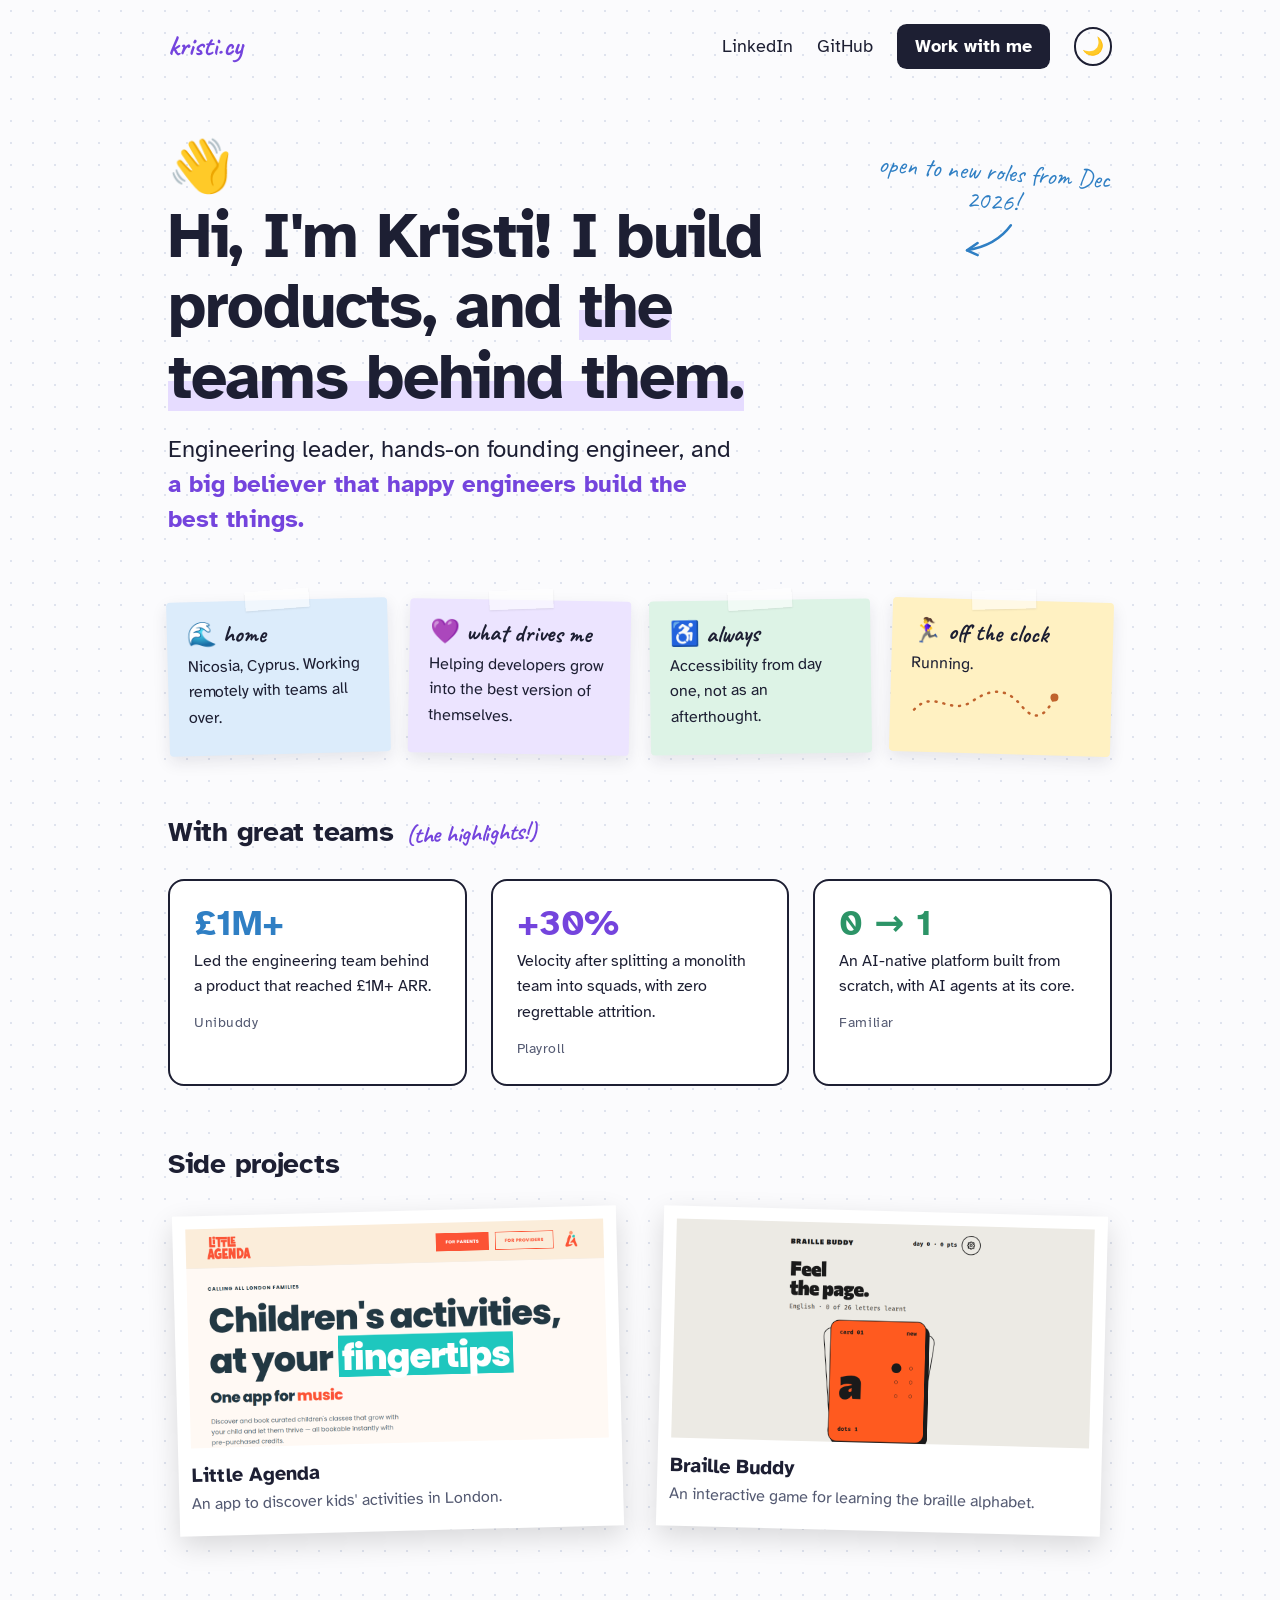
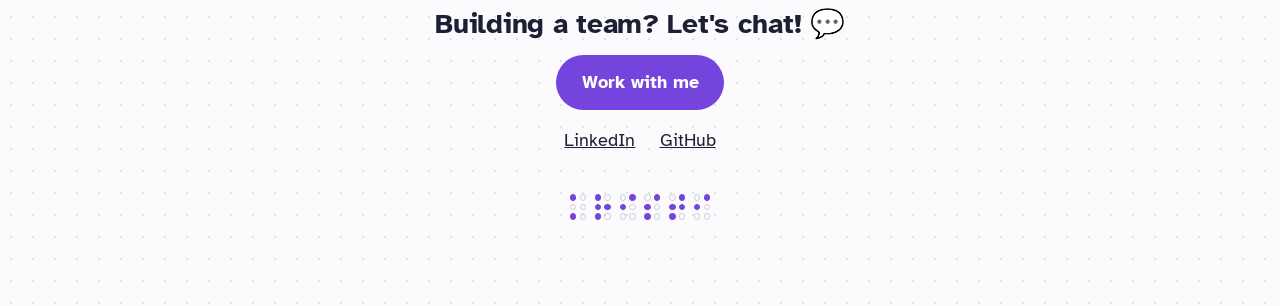
==== index.html @ 9bfaa0dd "Redesign site in a scrapbook style with chalkboard dark mode - Rebuild home and Work with me pages: " ====
<!DOCTYPE html>
<html lang="en">
<head>
    <meta charset="UTF-8">
    <meta name="viewport" content="width=device-width, initial-scale=1.0">
    <title>Kristi Achilleos | Engineering Leader</title>
    <meta name="description" content="Engineering leader and founding engineer based in Cyprus. I build products, and the teams behind them. Open to engineering leadership roles from December 2026.">
    <meta property="og:type" content="website">
    <meta property="og:title" content="Kristi Achilleos">
    <meta property="og:description" content="Engineering leader and founding engineer. I build products, and the teams behind them.">
    <meta property="og:url" content="https://www.kristi.cy/">
    <link rel="canonical" href="https://www.kristi.cy/">
    <link rel="alternate" type="text/plain" href="/llms.txt" title="llms.txt">
    <script>
        (function () {
            var t;
            try { t = localStorage.getItem('theme'); } catch (e) {}
            if (t !== 'light' && t !== 'dark') {
                t = window.matchMedia && matchMedia('(prefers-color-scheme: dark)').matches ? 'dark' : 'light';
            }
            document.documentElement.setAttribute('data-theme', t);
        })();
    </script>
    <link rel="preconnect" href="https://fonts.googleapis.com">
    <link rel="preconnect" href="https://fonts.gstatic.com" crossorigin>
    <link rel="stylesheet" href="https://fonts.googleapis.com/css2?family=Atkinson+Hyperlegible:wght@400;700&family=Caveat:wght@500;700&display=swap">
    <link rel="stylesheet" href="styles.css">
    <script type="application/ld+json">
{
  "@context": "https://schema.org",
  "@type": "Person",
  "name": "Kristi Achilleos",
  "url": "https://www.kristi.cy/",
  "jobTitle": "Engineering Leader",
  "description": "Engineering leader and founding engineer. I build products, and the teams behind them.",
  "address": {
    "@type": "PostalAddress",
    "addressLocality": "Nicosia",
    "addressCountry": "CY"
  },
  "sameAs": [
    "https://www.linkedin.com/in/kristiachilleos/",
    "https://github.com/Krispy2009"
  ],
  "knowsAbout": [
    "Engineering leadership",
    "Engineering management",
    "0-to-1 product development",
    "AI agents",
    "AI-native products",
    "Accessibility",
    "Node.js",
    "PostgreSQL",
    "React Native"
  ]
}
    </script>
    <script data-goatcounter="https://kristicy.goatcounter.com/count"
        async src="//gc.zgo.at/count.js"></script>
    <script src="site.js" defer></script>
</head>
<body>
    <a class="skip-link" href="#main">Skip to content</a>

    <div class="wrap">
        <nav class="site-nav" aria-label="Main">
            <a class="brand" href="/">kristi.cy</a>
            <div class="nav-links">
                <a class="hide-sm" href="https://www.linkedin.com/in/kristiachilleos/" target="_blank" rel="noopener">LinkedIn</a>
                <a class="hide-sm" href="https://github.com/Krispy2009" target="_blank" rel="noopener">GitHub</a>
                <a class="btn" href="work-with-me.html">Work with me</a>
                <button class="toggle" id="theme-toggle" type="button" aria-label="Switch between light and chalkboard mode"><span class="to-dark" aria-hidden="true">🌙</span><span class="to-light" aria-hidden="true">☀️</span></button>
            </div>
        </nav>

        <header class="hero">
            <span class="wave" role="img" aria-label="Waving hand">👋</span>
            <h1>Hi, I'm Kristi! I build products, and <span class="mark">the teams behind them.</span></h1>
            <p class="believer">Engineering leader, hands-on founding engineer, and <strong>a big believer that happy engineers build the best things.</strong></p>
            <p class="scribble hand">open to new roles from Dec 2026!
                <svg width="60" height="40" viewBox="0 0 60 40" fill="none" stroke="currentColor" stroke-width="2.5" stroke-linecap="round" aria-hidden="true"><path d="M50 4 C 40 20, 25 28, 8 32"/><path d="M8 32 L 18 24 M8 32 L 19 36"/></svg>
            </p>
        </header>

        <main id="main">
            <section class="notes" aria-label="About me">
                <div class="note"><span class="hand">🌊 home</span><p>Nicosia, Cyprus. Working remotely with teams all over.</p></div>
                <div class="note"><span class="hand">💜 what drives me</span><p>Helping developers grow into the best version of themselves.</p></div>
                <div class="note"><span class="hand">♿ always</span><p>Accessibility from day one, not as an afterthought.</p></div>
                <div class="note"><span class="hand">🏃‍♀️ off the clock</span><p>Running.</p>
                    <svg class="route" width="150" height="34" viewBox="0 0 150 34" fill="none" stroke="currentColor" stroke-width="2.5" stroke-linecap="round" stroke-dasharray="1 7" aria-hidden="true"><path d="M4 26 C 24 4, 40 32, 62 16 S 98 4, 112 20 S 136 28, 144 10"/><circle cx="144" cy="10" r="4" fill="currentColor" stroke="none"/></svg>
                </div>
            </section>

            <section aria-labelledby="teams-heading">
                <h2 id="teams-heading">With great teams <span class="aside">(the highlights!)</span></h2>
                <div class="stats">
                    <div class="stat"><div class="num">£1M+</div><p>Led the engineering team behind a product that reached £1M+ ARR.</p><span class="company">Unibuddy</span></div>
                    <div class="stat"><div class="num">+30%</div><p>Velocity after splitting a monolith team into squads, with zero regrettable attrition.</p><span class="company">Playroll</span></div>
                    <div class="stat"><div class="num">0 → 1</div><p>An AI-native platform built from scratch, with AI agents at its core.</p><span class="company">Familiar</span></div>
                </div>
            </section>

            <section aria-labelledby="side-heading">
                <h2 id="side-heading">Side projects</h2>
                <div class="projects">
                    <a class="polaroid" href="https://littleagenda.app" target="_blank" rel="noopener">
                        <img src="images/littleagenda.png" alt="Little Agenda home page: Children's activities, at your fingertips" width="1200" height="630" loading="lazy">
                        <h3>Little Agenda</h3>
                        <p>An app to discover kids' activities in London.</p>
                    </a>
                    <a class="polaroid" href="https://braille-buddy.krispytech.workers.dev/" target="_blank" rel="noopener">
                        <img src="images/braille-buddy.png" alt="Braille Buddy home page: Feel the page, with a flashcard for the letter a" width="1200" height="630" loading="lazy">
                        <h3>Braille Buddy</h3>
                        <p>An interactive game for learning the braille alphabet.</p>
                    </a>
                </div>
            </section>
        </main>

        <footer class="site-footer">
            <h2>Building a team? Let's chat! 💬</h2>
            <a class="cta" href="work-with-me.html">Work with me</a>
            <div class="links">
                <a href="https://www.linkedin.com/in/kristiachilleos/" target="_blank" rel="noopener">LinkedIn</a>
                <a href="https://github.com/Krispy2009" target="_blank" rel="noopener">GitHub</a>
            </div>
            <div class="signature" tabindex="0" aria-label="Signed Kristi, in braille">
                <span class="braille" id="braille" aria-hidden="true"></span>
                <span class="hand" aria-hidden="true">that's "kristi" in braille ✨</span>
            </div>
        </footer>
    </div>
</body>
</html>
---- styles.css ----
/* ==========================================================================
   kristi.cy: scrapbook. Sticky notes, scribbles, and a chalkboard at night.
   Plain CSS, no build step.
   ========================================================================== */

:root {
    --bg: #fbfbfd;
    --dots: #dfe3ee;
    --ink: #1d1f33;
    --soft: #545a72;
    --violet: #7444dd;
    --blue: #2f7fc4;
    --green: #2c9467;
    --mark: #e6dcff;
    --card: #ffffff;
    --card-line: #1d1f33;
    --btn: #1d1f33;
    --btn-ink: #ffffff;
    --cta: #7444dd;
    --cta-ink: #ffffff;
    --chalk-glow: none;
    --note-ink: #1d1f33;
    --note-blue: #dcecfb;
    --note-lilac: #ece4ff;
    --note-green: #ddf3e6;
    --note-yellow: #fff1c2;
}

[data-theme="dark"] {
    /* chalkboard */
    --bg: #253029;
    --dots: rgb(255 255 255 / 0.05);
    --ink: #eef2ea;
    --soft: #b9c4ba;
    --violet: #c9b6ff;
    --blue: #a3d0f7;
    --green: #a6e5c3;
    --mark: rgb(201 182 255 / 0.28);
    --card: transparent;
    --card-line: rgb(238 242 234 / 0.75);
    --btn: #eef2ea;
    --btn-ink: #253029;
    --cta: #c9b6ff;
    --cta-ink: #1d1f33;
    --chalk-glow: 0 0 1px rgb(255 255 255 / 0.45), 0 0 8px rgb(255 255 255 / 0.08);
}

*,
*::before,
*::after {
    margin: 0;
    padding: 0;
    box-sizing: border-box;
}

html {
    -webkit-text-size-adjust: 100%;
}

body {
    background-color: var(--bg);
    background-image: radial-gradient(var(--dots) 1.2px, transparent 1.2px);
    background-size: 22px 22px;
    color: var(--ink);
    font-family: 'Atkinson Hyperlegible', system-ui, sans-serif;
    font-size: 1.125rem;
    line-height: 1.6;
    -webkit-font-smoothing: antialiased;
    transition: background-color 0.3s, color 0.3s;
}

[data-theme="dark"] body {
    background-image:
        radial-gradient(ellipse 60% 40% at 20% 15%, rgb(255 255 255 / 0.045), transparent 70%),
        radial-gradient(ellipse 50% 35% at 85% 60%, rgb(255 255 255 / 0.035), transparent 70%),
        radial-gradient(ellipse 70% 30% at 40% 95%, rgb(255 255 255 / 0.03), transparent 70%);
    background-size: auto;
}

[data-theme="dark"] h1,
[data-theme="dark"] h2,
[data-theme="dark"] .hand {
    text-shadow: var(--chalk-glow);
}

a {
    color: inherit;
}

:focus-visible {
    outline: 3px solid var(--violet);
    outline-offset: 3px;
}

.hand {
    font-family: 'Caveat', cursive;
}

.wrap {
    max-width: 62rem;
    margin: 0 auto;
    padding: 0 1.5rem;
}

.skip-link {
    position: absolute;
    left: -9999px;
}

.skip-link:focus {
    left: 1rem;
    top: 1rem;
    z-index: 10;
    background: var(--btn);
    color: var(--btn-ink);
    padding: 0.5rem 1rem;
    border-radius: 0.6rem;
}

/* ---------- Nav ---------- */

.site-nav {
    display: flex;
    justify-content: space-between;
    align-items: center;
    padding: 1.5rem 0;
}

.brand {
    font-family: 'Caveat', cursive;
    font-size: 1.75rem;
    font-weight: 700;
    color: var(--violet);
    text-decoration: none;
}

.nav-links {
    display: flex;
    align-items: center;
    gap: 1.5rem;
}

.nav-links a {
    text-decoration: none;
}

.nav-links a:not(.btn):hover {
    text-decoration: underline;
    text-underline-offset: 4px;
}

.btn {
    display: inline-block;
    background: var(--btn);
    color: var(--btn-ink);
    padding: 0.5rem 1.1rem;
    border-radius: 0.6rem;
    text-decoration: none;
    font-weight: 700;
    white-space: nowrap;
}

.toggle {
    flex-shrink: 0;
    background: none;
    border: 2px solid var(--ink);
    color: var(--ink);
    width: 2.4rem;
    height: 2.4rem;
    border-radius: 50%;
    cursor: pointer;
    font-size: 1.1rem;
    line-height: 1;
}

.toggle .to-light,
[data-theme="dark"] .toggle .to-dark {
    display: none;
}

[data-theme="dark"] .toggle .to-light {
    display: inline;
}

/* ---------- Hero ---------- */

.hero {
    padding: 3rem 0 1.5rem;
    position: relative;
}

.wave {
    font-size: 3.25rem;
    display: inline-block;
    line-height: 1;
    transform-origin: 70% 70%;
    animation: wave 2.5s ease-in-out 0.3s 1;
}

@keyframes wave {
    0%, 60%, 100% { transform: rotate(0); }
    10%, 30% { transform: rotate(14deg); }
    20% { transform: rotate(-8deg); }
    40% { transform: rotate(-4deg); }
    50% { transform: rotate(10deg); }
}

h1 {
    font-size: clamp(2.5rem, 6vw, 4rem);
    line-height: 1.1;
    letter-spacing: -0.02em;
    margin: 0.5rem 0 1.25rem;
    max-width: 42rem;
}

.mark {
    background: linear-gradient(transparent 55%, var(--mark) 55%, var(--mark) 92%, transparent 92%);
    -webkit-box-decoration-break: clone;
    box-decoration-break: clone;
}

.believer {
    font-size: clamp(1.25rem, 2.4vw, 1.5rem);
    line-height: 1.45;
    max-width: 36rem;
}

.believer strong {
    color: var(--violet);
}

.lede {
    max-width: 36rem;
    margin-top: 1rem;
    color: var(--soft);
}

.scribble {
    position: absolute;
    right: 0;
    top: 4rem;
    width: 15rem;
    color: var(--blue);
    font-size: 1.6rem;
    line-height: 1.15;
    transform: rotate(4deg);
    text-align: center;
}

.scribble svg {
    display: block;
    margin: 0.25rem auto 0;
}

.actions {
    display: flex;
    flex-wrap: wrap;
    gap: 0.75rem;
    margin-top: 1.75rem;
}

.cta {
    display: inline-block;
    background: var(--cta);
    color: var(--cta-ink);
    padding: 0.8rem 1.6rem;
    border-radius: 999px;
    text-decoration: none;
    font-weight: 700;
}

.cta.outline {
    background: transparent;
    color: var(--ink);
    border: 2px solid var(--card-line);
    padding: calc(0.8rem - 2px) calc(1.6rem - 2px);
}

/* ---------- Sticky notes ---------- */

.notes {
    display: grid;
    grid-template-columns: repeat(4, 1fr);
    gap: 1.25rem;
    margin: 2.5rem 0 1rem;
}

.notes.three {
    grid-template-columns: repeat(3, 1fr);
    margin-top: 0;
}

.note {
    color: var(--note-ink);
    padding: 1.25rem 1.25rem 1.5rem;
    border-radius: 0.25rem;
    box-shadow: 0 6px 16px rgb(30 30 60 / 0.1);
    position: relative;
}

.note::before {
    content: '';
    position: absolute;
    top: -0.6rem;
    left: 50%;
    width: 4rem;
    height: 1.2rem;
    margin-left: -2rem;
    background: rgb(255 255 255 / 0.6);
    box-shadow: 0 1px 2px rgb(0 0 0 / 0.08);
    transform: rotate(-3deg);
}

.note:nth-child(4n+1) { background: var(--note-blue); transform: rotate(-1.5deg); }
.note:nth-child(4n+2) { background: var(--note-lilac); transform: rotate(1deg); }
.note:nth-child(4n+3) { background: var(--note-green); transform: rotate(-0.8deg); }
.note:nth-child(4n+4) { background: var(--note-yellow); transform: rotate(1.6deg); }

.note .hand {
    font-size: 1.5rem;
    font-weight: 700;
    line-height: 1.1;
    display: block;
    margin-bottom: 0.4rem;
    text-shadow: none;
}

.note p {
    font-size: 1rem;
}

.note h3 {
    font-size: 1.25rem;
    line-height: 1.25;
    margin-bottom: 0.4rem;
}

.note ul {
    list-style: none;
    margin-top: 0.75rem;
    border-top: 2px dashed rgb(29 31 51 / 0.2);
    padding-top: 0.75rem;
}

.note li {
    position: relative;
    padding-left: 1.25rem;
    font-size: 0.9375rem;
    margin-bottom: 0.35rem;
}

.note li::before {
    content: '✓';
    position: absolute;
    left: 0;
    color: #7444dd;
    font-weight: 700;
}

.note .route {
    display: block;
    margin-top: 0.5rem;
    color: #c0632d;
}

/* ---------- Section headings ---------- */

h2 {
    font-size: 1.75rem;
    letter-spacing: -0.01em;
    margin: 3.5rem 0 1.5rem;
    display: flex;
    align-items: baseline;
    gap: 0.75rem;
}

.aside {
    font-family: 'Caveat', cursive;
    font-weight: 700;
    font-size: 1.5rem;
    color: var(--violet);
    transform: rotate(-2deg);
    display: inline-block;
}

/* ---------- Highlight cards ---------- */

.stats {
    display: grid;
    grid-template-columns: repeat(3, 1fr);
    gap: 1.5rem;
}

.stat {
    background: var(--card);
    border: 2px solid var(--card-line);
    border-radius: 1rem;
    padding: 1.5rem;
}

[data-theme="dark"] .stat {
    border-radius: 1rem 0.8rem 1.1rem 0.9rem;
}

.stat .num {
    font-size: 2.25rem;
    font-weight: 700;
    line-height: 1;
}

.stat:nth-child(1) .num { color: var(--blue); }
.stat:nth-child(2) .num { color: var(--violet); }
.stat:nth-child(3) .num { color: var(--green); }

.stat p {
    font-size: 1rem;
    margin-top: 0.5rem;
}

.stat .company {
    display: block;
    margin-top: 0.75rem;
    font-size: 0.875rem;
    letter-spacing: 0.04em;
    color: var(--soft);
}

.section-note {
    margin-top: 1.5rem;
    color: var(--soft);
    font-size: 1rem;
}

/* ---------- Polaroids ---------- */

.projects {
    display: grid;
    grid-template-columns: repeat(2, 1fr);
    gap: 2.5rem;
    padding: 0 0.5rem;
}

.polaroid {
    display: block;
    text-decoration: none;
    color: #1d1f33;
    background: #fff;
    padding: 0.8rem 0.8rem 1.1rem;
    box-shadow: 0 10px 28px rgb(0 0 0 / 0.14);
    transform: rotate(-1.5deg);
    transition: transform 0.2s;
}

.polaroid:nth-child(2) {
    transform: rotate(1.5deg);
}

.polaroid:hover {
    transform: rotate(0) scale(1.02);
}

.polaroid img {
    display: block;
    width: 100%;
    height: auto;
    aspect-ratio: 1200 / 630;
    object-fit: cover;
    object-position: top;
}

.polaroid h3 {
    font-size: 1.25rem;
    margin-top: 0.75rem;
}

.polaroid p {
    font-size: 1rem;
    color: #545a72;
}

/* ---------- Chips ---------- */

.chips {
    list-style: none;
    display: flex;
    flex-wrap: wrap;
    gap: 0.6rem;
}

.chips li {
    padding: 0.4rem 1rem;
    border: 2px solid var(--card-line);
    border-radius: 999px;
    background: var(--card);
    font-size: 1rem;
}

/* ---------- Steps ---------- */

.steps {
    list-style: none;
    counter-reset: step;
    display: grid;
    grid-template-columns: repeat(3, 1fr);
    gap: 2rem;
}

.steps li {
    counter-increment: step;
}

.steps li::before {
    content: counter(step);
    display: block;
    font-family: 'Caveat', cursive;
    font-size: 3rem;
    font-weight: 700;
    line-height: 1;
    color: var(--violet);
    margin-bottom: 0.25rem;
    text-shadow: var(--chalk-glow);
}

.steps h3 {
    font-size: 1.25rem;
    margin-bottom: 0.25rem;
}

.steps p {
    color: var(--soft);
    font-size: 1rem;
}

/* ---------- Footer ---------- */

.site-footer {
    margin: 4.5rem 0 3rem;
    text-align: center;
}

.site-footer h2 {
    justify-content: center;
    margin: 0 0 0.5rem;
}

.site-footer .sub {
    color: var(--soft);
    margin-bottom: 1.25rem;
}

.site-footer .links {
    margin-top: 1rem;
}

.site-footer .links a {
    margin: 0 0.6rem;
}

/* braille signature */

.signature {
    display: inline-flex;
    flex-direction: column;
    align-items: center;
    gap: 0.4rem;
    margin-top: 2.5rem;
    color: var(--soft);
    cursor: help;
}

.braille {
    display: inline-flex;
    gap: 0.55rem;
}

.cell {
    display: grid;
    grid-template-rows: repeat(3, 0.4rem);
    grid-auto-flow: column;
    grid-auto-columns: 0.4rem;
    gap: 0.2rem;
}

.cell span {
    border-radius: 50%;
    border: 1px solid currentColor;
    opacity: 0.25;
}

.cell span.on {
    background: var(--violet);
    border-color: var(--violet);
    opacity: 1;
}

.signature .hand {
    font-size: 1.25rem;
    opacity: 0;
    transition: opacity 0.2s;
}

.signature:hover .hand,
.signature:focus .hand {
    opacity: 1;
}

/* ---------- Responsive ---------- */

@media (max-width: 860px) {
    .scribble {
        position: static;
        width: auto;
        text-align: left;
        transform: rotate(-1.5deg);
        margin-top: 1.25rem;
        font-size: 1.5rem;
    }

    .scribble svg {
        display: none;
    }

    .notes {
        grid-template-columns: repeat(2, 1fr);
    }

    .notes.three,
    .steps {
        grid-template-columns: 1fr;
    }
}

@media (max-width: 560px) {
    .notes,
    .stats,
    .projects {
        grid-template-columns: 1fr;
    }

    .nav-links .hide-sm {
        display: none;
    }

    .nav-links {
        gap: 0.75rem;
    }

    h2 {
        flex-wrap: wrap;
        gap: 0 0.75rem;
    }
}

@media (prefers-reduced-motion: reduce) {
    * {
        animation: none !important;
        transition: none !important;
    }
}
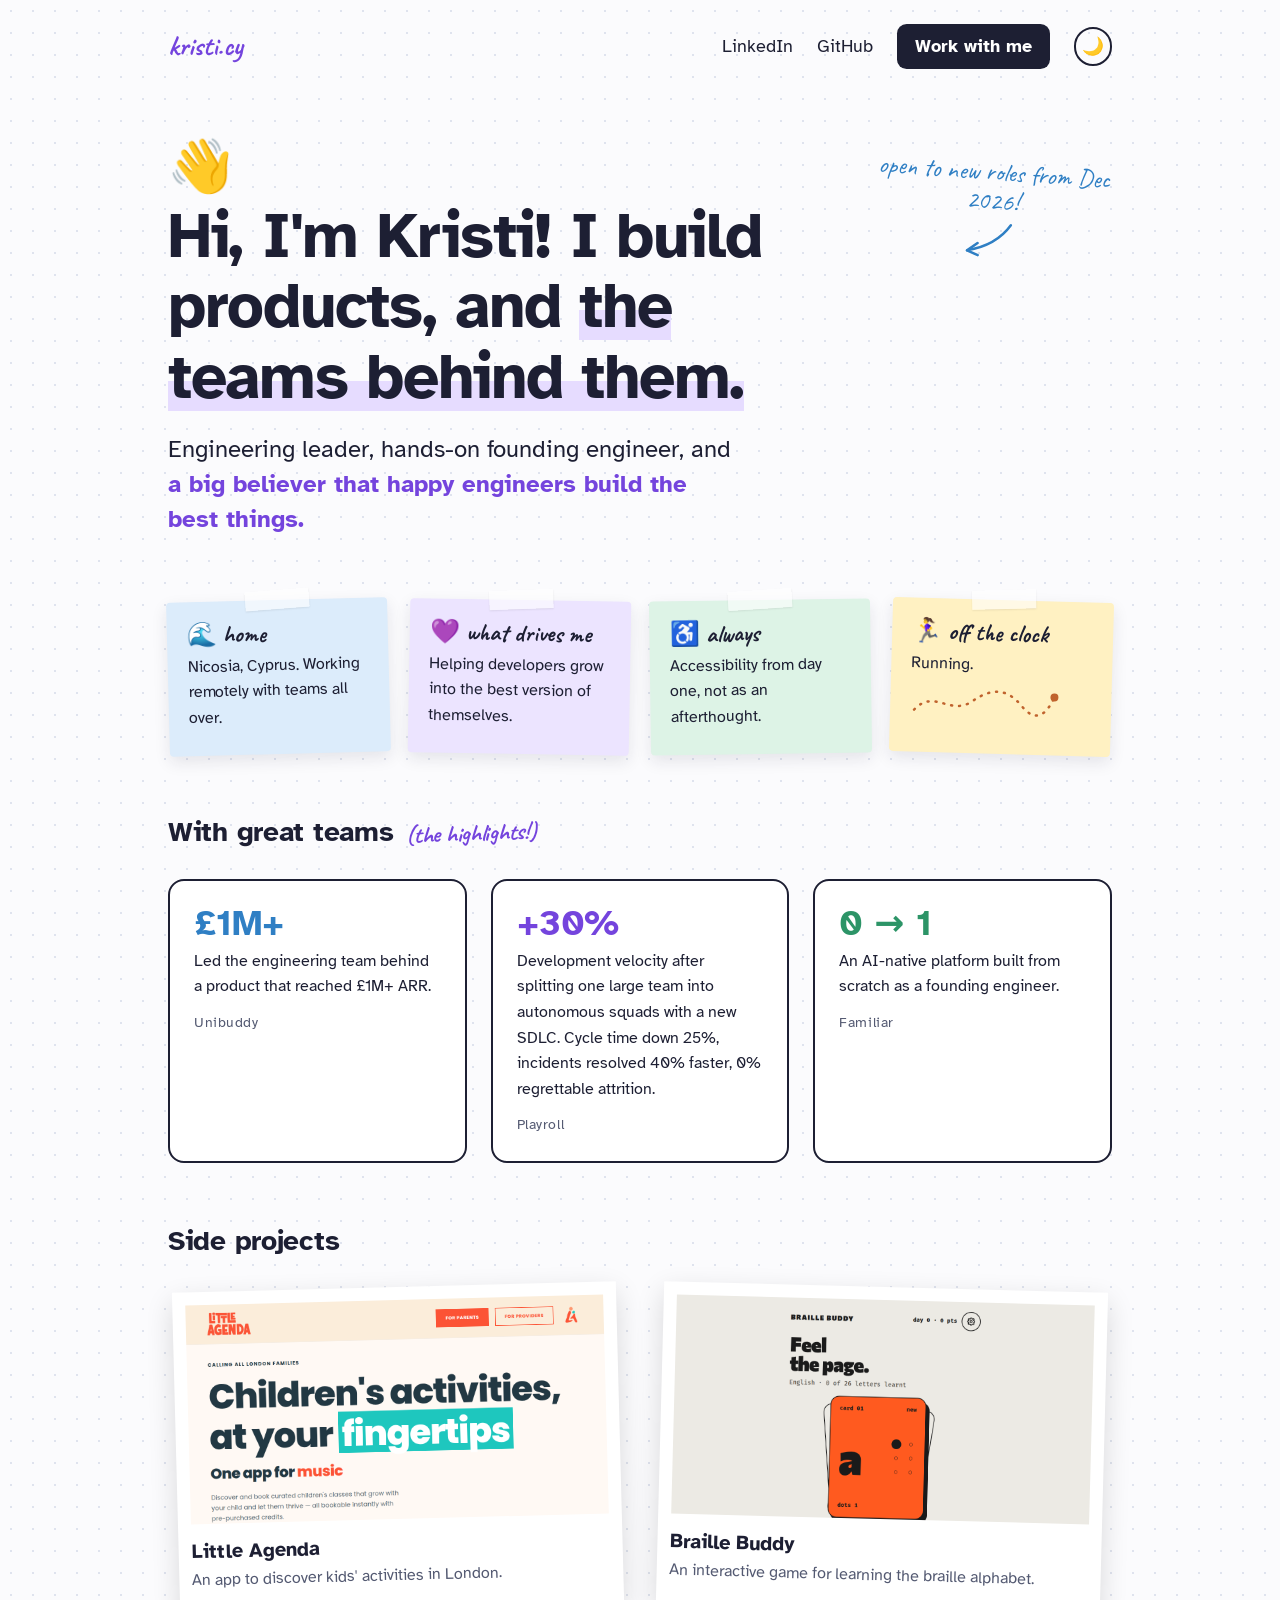
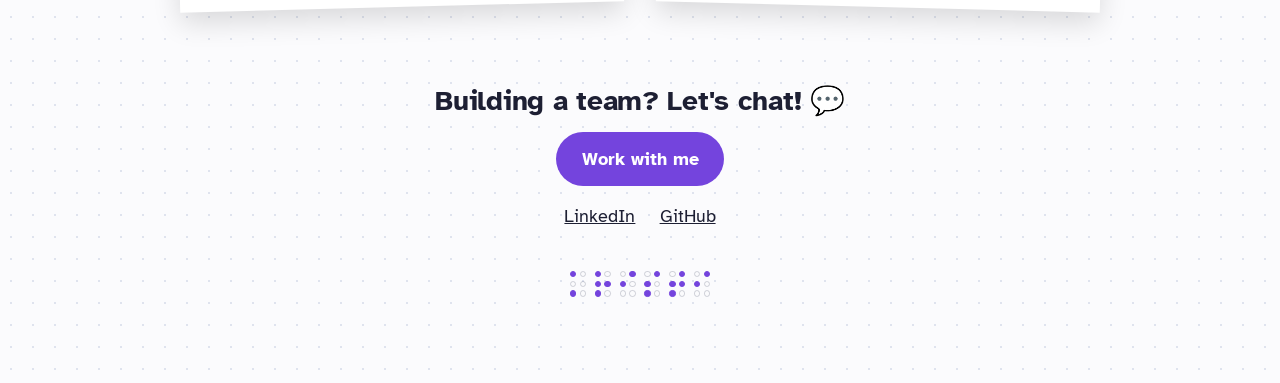
==== commit 3e2698d6: "Match homepage highlight wording to Work with me page Co-Authored-By: Claude Opus 5.5 <noreply@anthr" ====
--- a/index.html
+++ b/index.html
@@ -96,8 +96,8 @@
                 <h2 id="teams-heading">With great teams <span class="aside">(the highlights!)</span></h2>
                 <div class="stats">
                     <div class="stat"><div class="num">£1M+</div><p>Led the engineering team behind a product that reached £1M+ ARR.</p><span class="company">Unibuddy</span></div>
-                    <div class="stat"><div class="num">+30%</div><p>Velocity after splitting a monolith team into squads, with zero regrettable attrition.</p><span class="company">Playroll</span></div>
-                    <div class="stat"><div class="num">0 → 1</div><p>An AI-native platform built from scratch, with AI agents at its core.</p><span class="company">Familiar</span></div>
+                    <div class="stat"><div class="num">+30%</div><p>Development velocity after splitting one large team into autonomous squads with a new SDLC. Cycle time down 25%, incidents resolved 40% faster, 0% regrettable attrition.</p><span class="company">Playroll</span></div>
+                    <div class="stat"><div class="num">0 → 1</div><p>An AI-native platform built from scratch as a founding engineer.</p><span class="company">Familiar</span></div>
                 </div>
             </section>
 
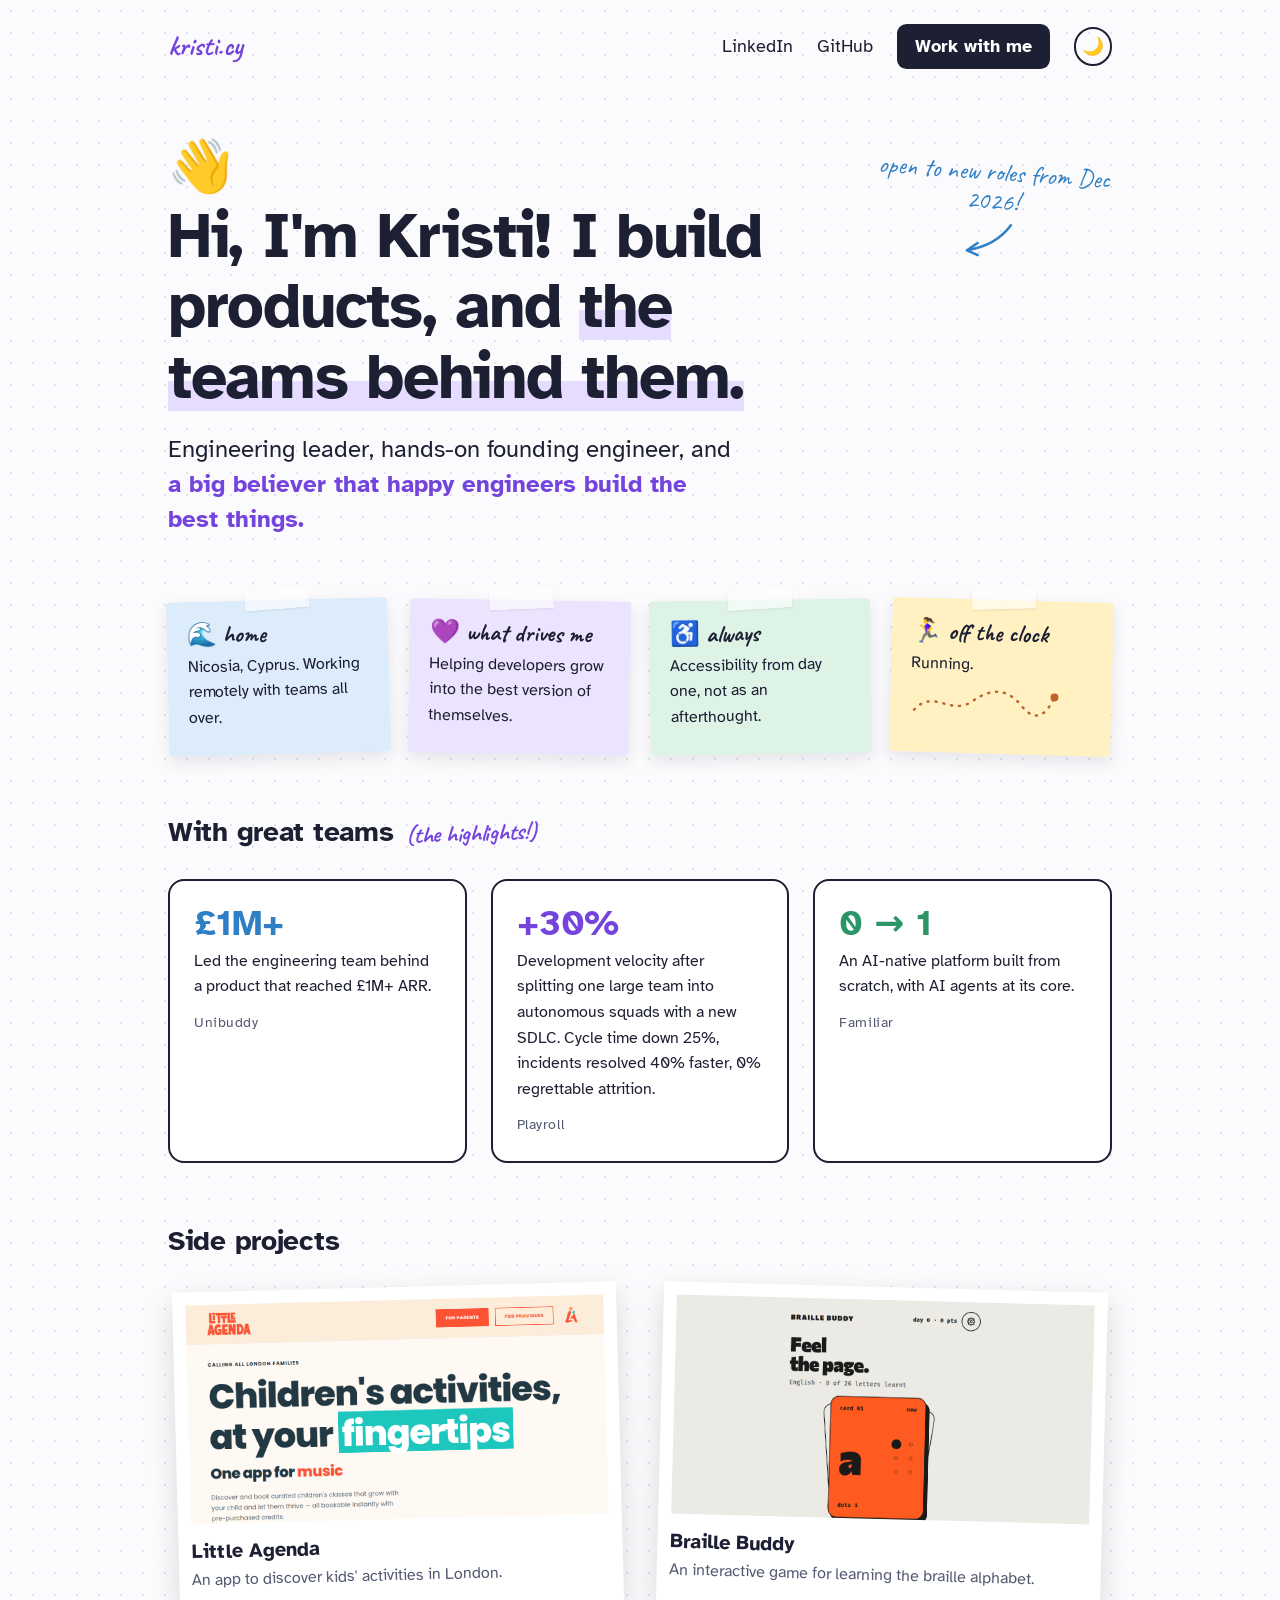
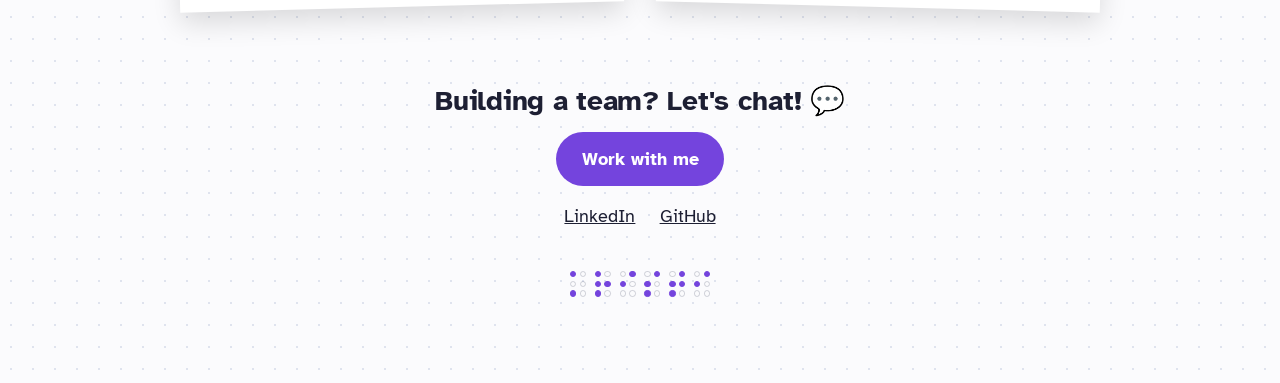
==== commit ec49a086: "Use AI agents wording for Familiar highlight on both pages Co-Authored-By: Claude Opus 5.5 <noreply@" ====
--- a/index.html
+++ b/index.html
@@ -97,7 +97,7 @@
                 <div class="stats">
                     <div class="stat"><div class="num">£1M+</div><p>Led the engineering team behind a product that reached £1M+ ARR.</p><span class="company">Unibuddy</span></div>
                     <div class="stat"><div class="num">+30%</div><p>Development velocity after splitting one large team into autonomous squads with a new SDLC. Cycle time down 25%, incidents resolved 40% faster, 0% regrettable attrition.</p><span class="company">Playroll</span></div>
-                    <div class="stat"><div class="num">0 → 1</div><p>An AI-native platform built from scratch as a founding engineer.</p><span class="company">Familiar</span></div>
+                    <div class="stat"><div class="num">0 → 1</div><p>An AI-native platform built from scratch, with AI agents at its core.</p><span class="company">Familiar</span></div>
                 </div>
             </section>
 
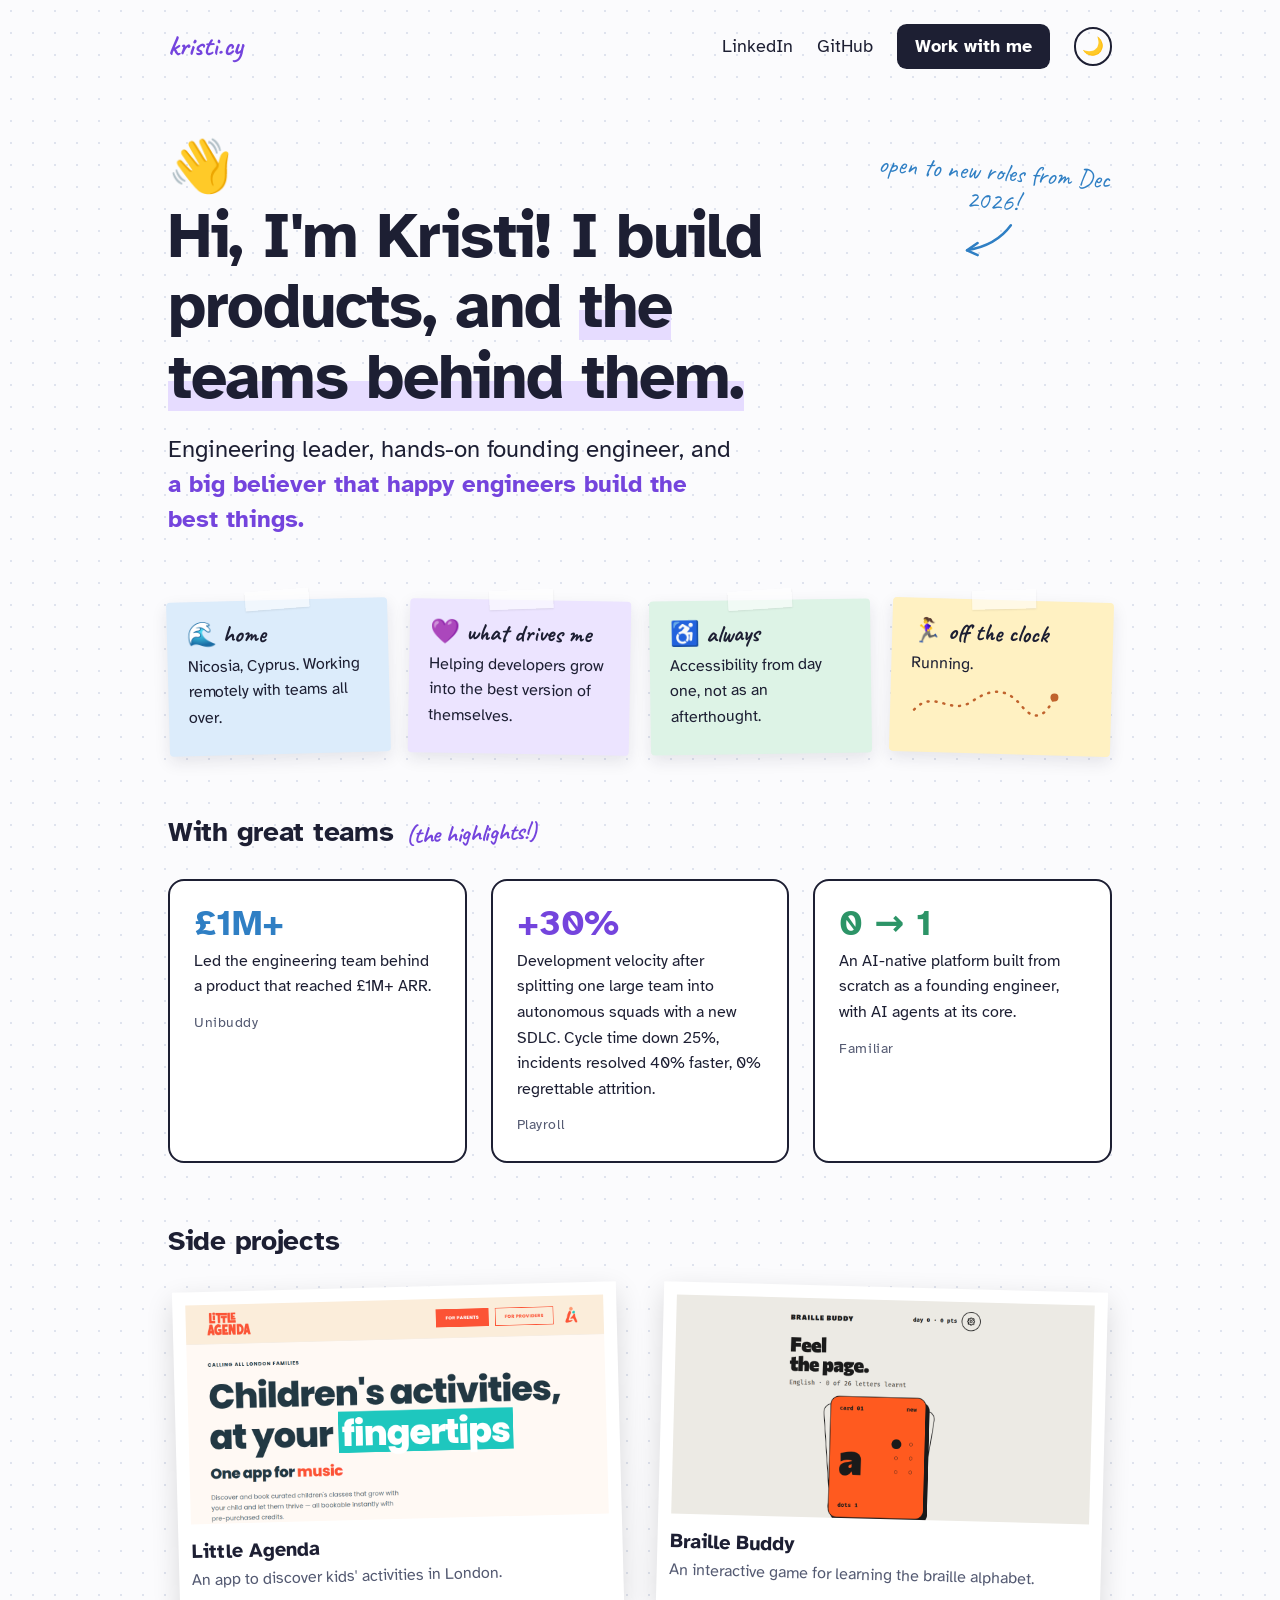
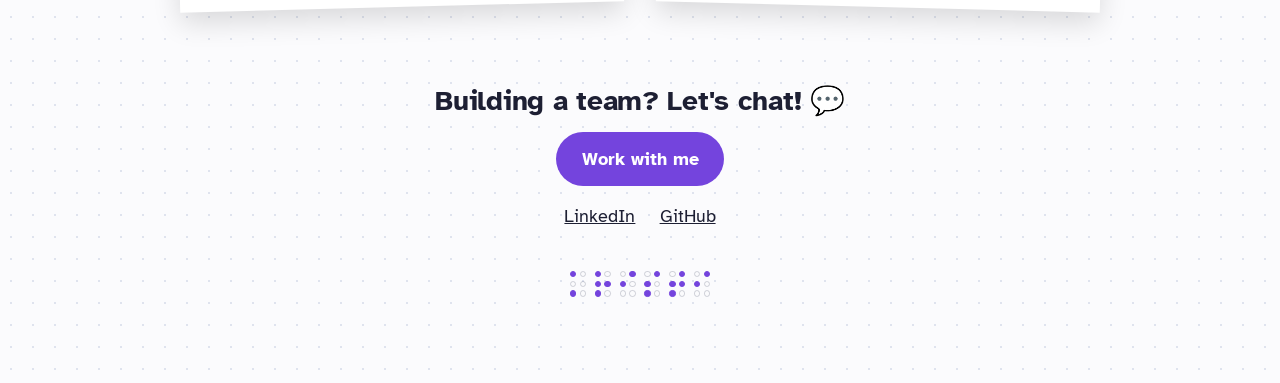
==== commit de7ee79e: "Combine founding engineer and AI agents wording for Familiar highlight Co-Authored-By: Claude Opus 5" ====
--- a/index.html
+++ b/index.html
@@ -97,7 +97,7 @@
                 <div class="stats">
                     <div class="stat"><div class="num">£1M+</div><p>Led the engineering team behind a product that reached £1M+ ARR.</p><span class="company">Unibuddy</span></div>
                     <div class="stat"><div class="num">+30%</div><p>Development velocity after splitting one large team into autonomous squads with a new SDLC. Cycle time down 25%, incidents resolved 40% faster, 0% regrettable attrition.</p><span class="company">Playroll</span></div>
-                    <div class="stat"><div class="num">0 → 1</div><p>An AI-native platform built from scratch, with AI agents at its core.</p><span class="company">Familiar</span></div>
+                    <div class="stat"><div class="num">0 → 1</div><p>An AI-native platform built from scratch as a founding engineer, with AI agents at its core.</p><span class="company">Familiar</span></div>
                 </div>
             </section>
 
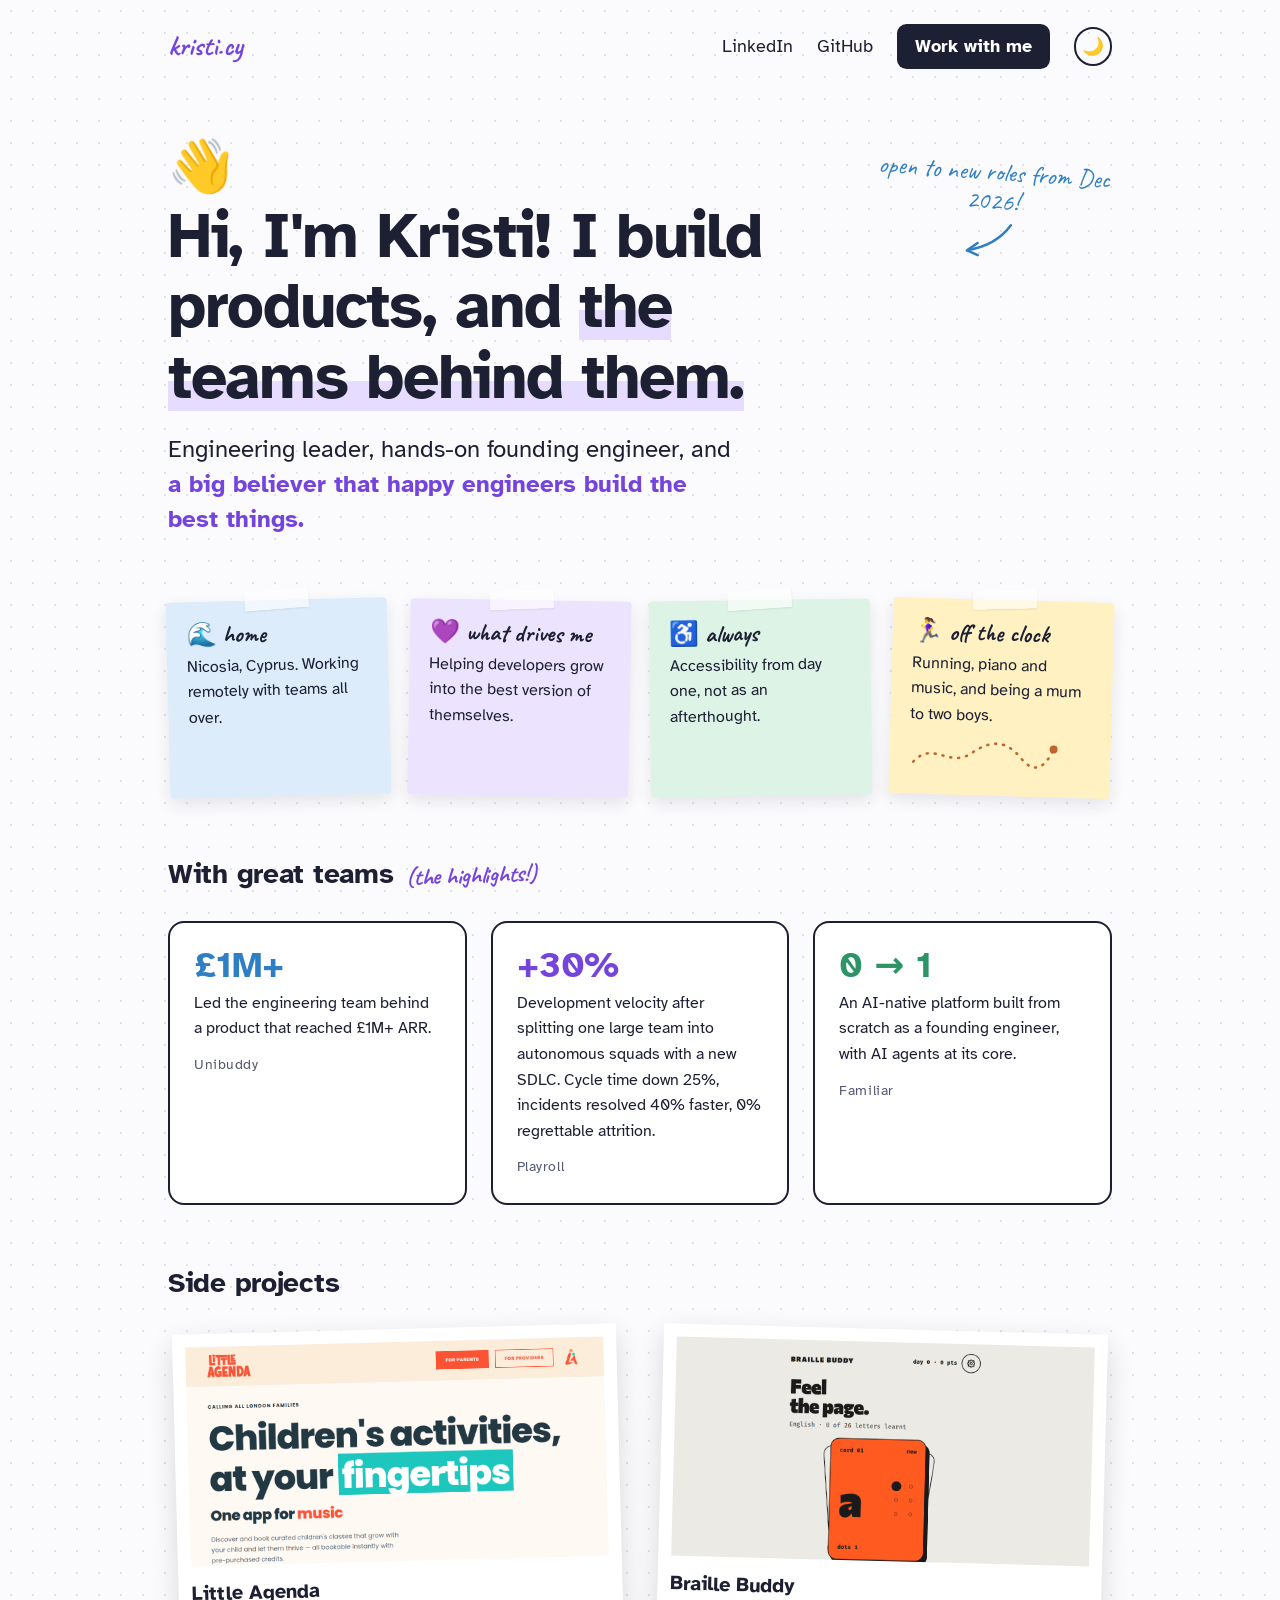
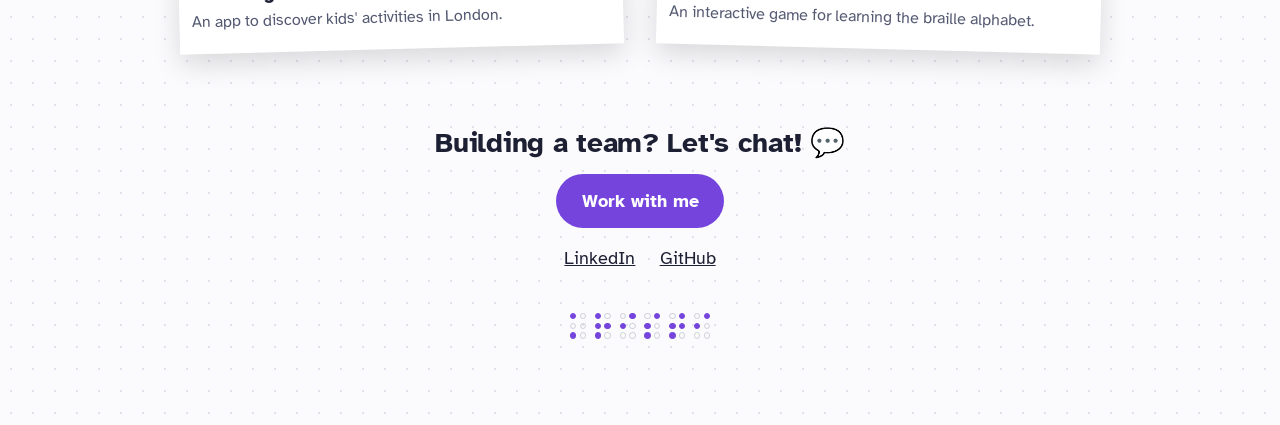
==== commit 6c56a912: "Add piano, music and family to off the clock note Co-Authored-By: Claude Opus 5.5 <noreply@anthropic" ====
--- a/index.html
+++ b/index.html
@@ -87,7 +87,7 @@
                 <div class="note"><span class="hand">🌊 home</span><p>Nicosia, Cyprus. Working remotely with teams all over.</p></div>
                 <div class="note"><span class="hand">💜 what drives me</span><p>Helping developers grow into the best version of themselves.</p></div>
                 <div class="note"><span class="hand">♿ always</span><p>Accessibility from day one, not as an afterthought.</p></div>
-                <div class="note"><span class="hand">🏃‍♀️ off the clock</span><p>Running.</p>
+                <div class="note"><span class="hand">🏃‍♀️ off the clock</span><p>Running, piano and music, and being a mum to two boys.</p>
                     <svg class="route" width="150" height="34" viewBox="0 0 150 34" fill="none" stroke="currentColor" stroke-width="2.5" stroke-linecap="round" stroke-dasharray="1 7" aria-hidden="true"><path d="M4 26 C 24 4, 40 32, 62 16 S 98 4, 112 20 S 136 28, 144 10"/><circle cx="144" cy="10" r="4" fill="currentColor" stroke="none"/></svg>
                 </div>
             </section>
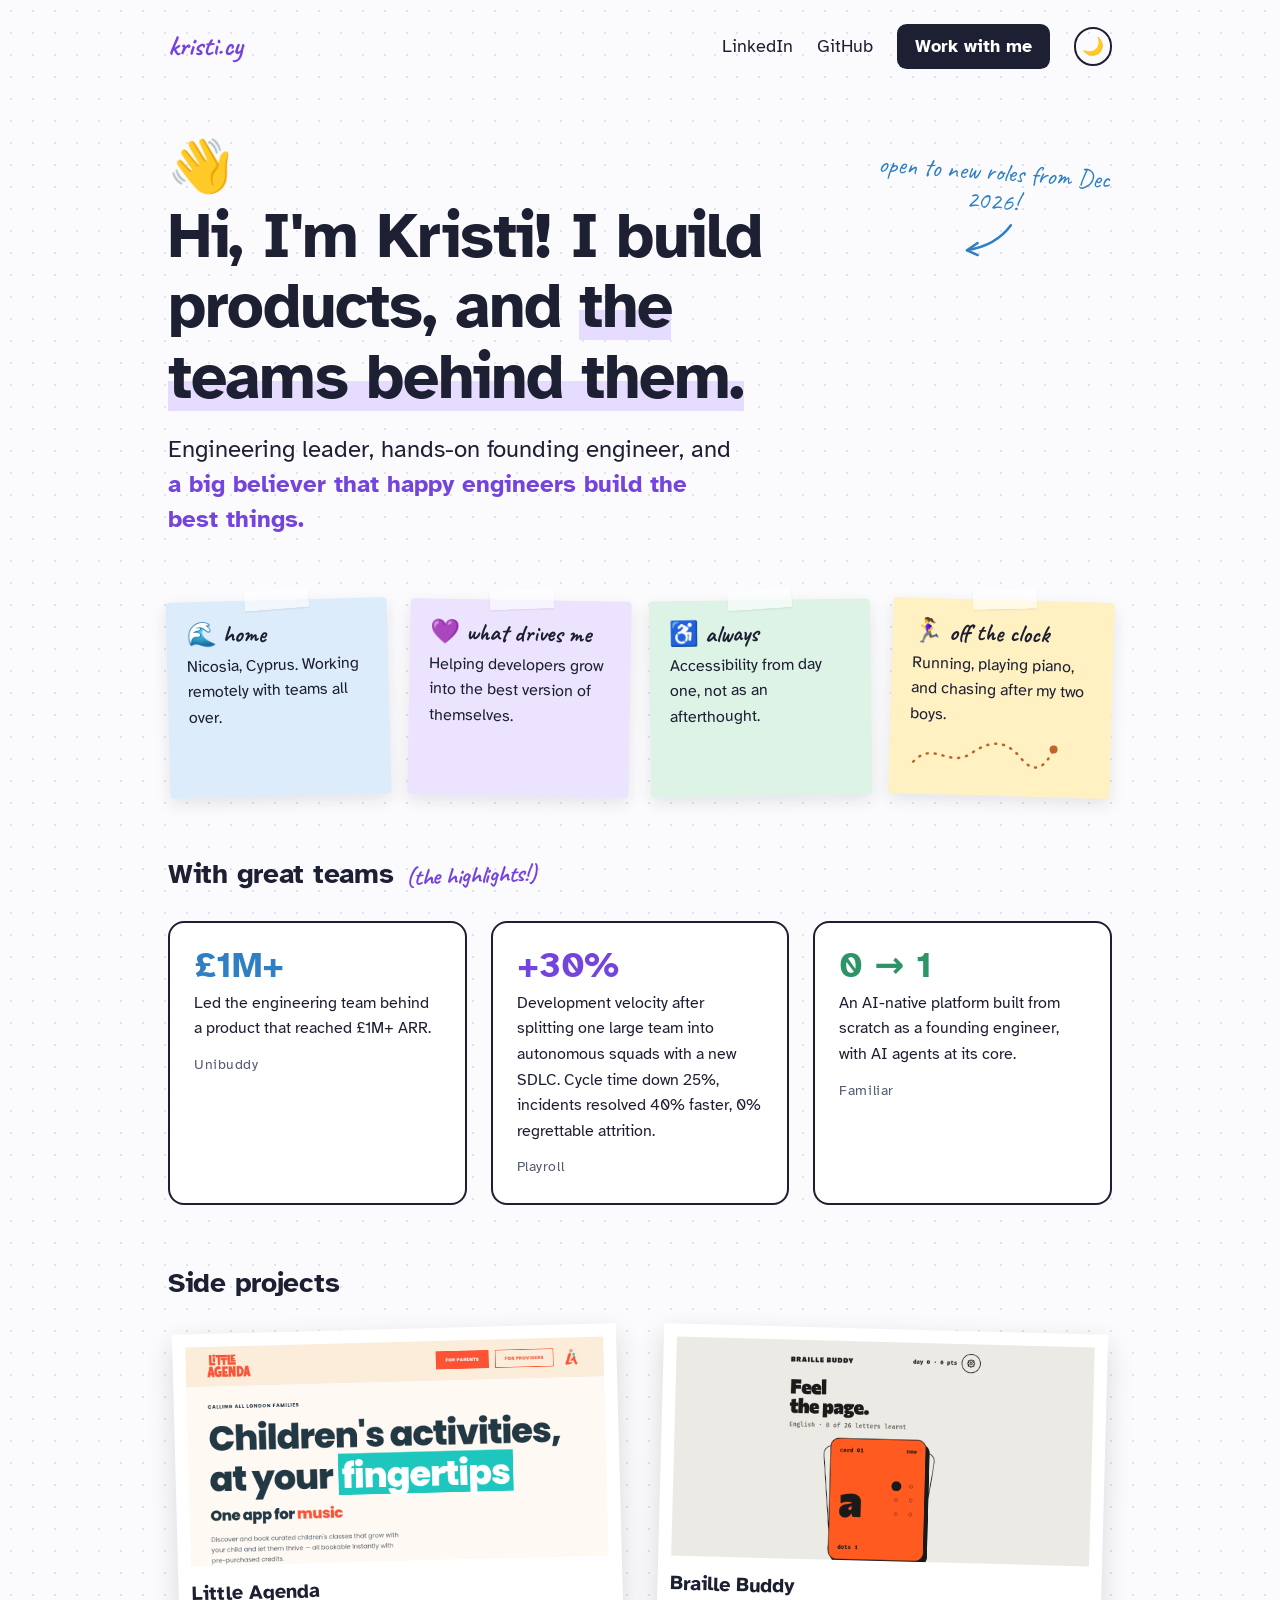
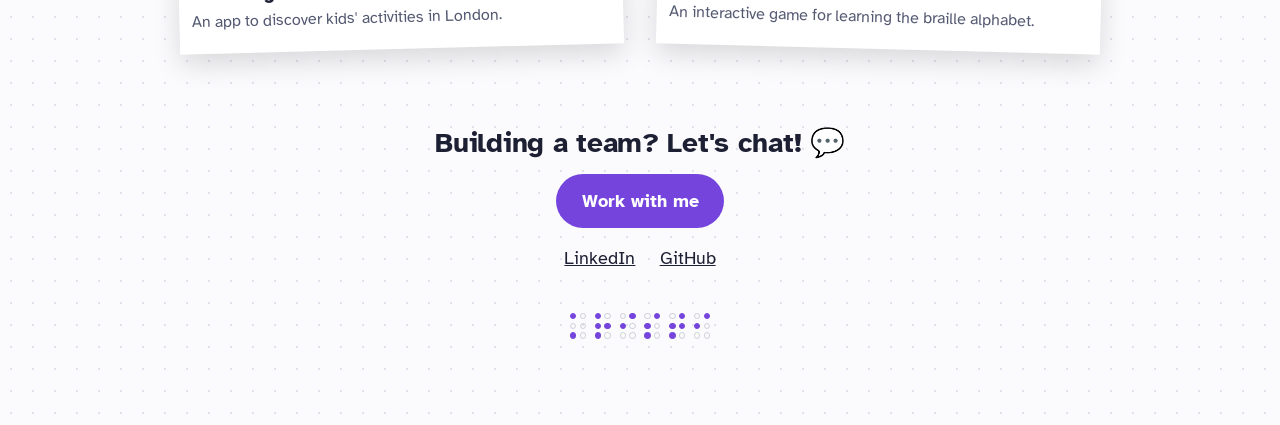
==== commit bcbd95da: "Reword off the clock note Co-Authored-By: Claude Opus 5.5 <noreply@anthropic.com> Claude-Session: ht" ====
--- a/index.html
+++ b/index.html
@@ -87,7 +87,7 @@
                 <div class="note"><span class="hand">🌊 home</span><p>Nicosia, Cyprus. Working remotely with teams all over.</p></div>
                 <div class="note"><span class="hand">💜 what drives me</span><p>Helping developers grow into the best version of themselves.</p></div>
                 <div class="note"><span class="hand">♿ always</span><p>Accessibility from day one, not as an afterthought.</p></div>
-                <div class="note"><span class="hand">🏃‍♀️ off the clock</span><p>Running, piano and music, and being a mum to two boys.</p>
+                <div class="note"><span class="hand">🏃‍♀️ off the clock</span><p>Running, playing piano, and chasing after my two boys.</p>
                     <svg class="route" width="150" height="34" viewBox="0 0 150 34" fill="none" stroke="currentColor" stroke-width="2.5" stroke-linecap="round" stroke-dasharray="1 7" aria-hidden="true"><path d="M4 26 C 24 4, 40 32, 62 16 S 98 4, 112 20 S 136 28, 144 10"/><circle cx="144" cy="10" r="4" fill="currentColor" stroke="none"/></svg>
                 </div>
             </section>
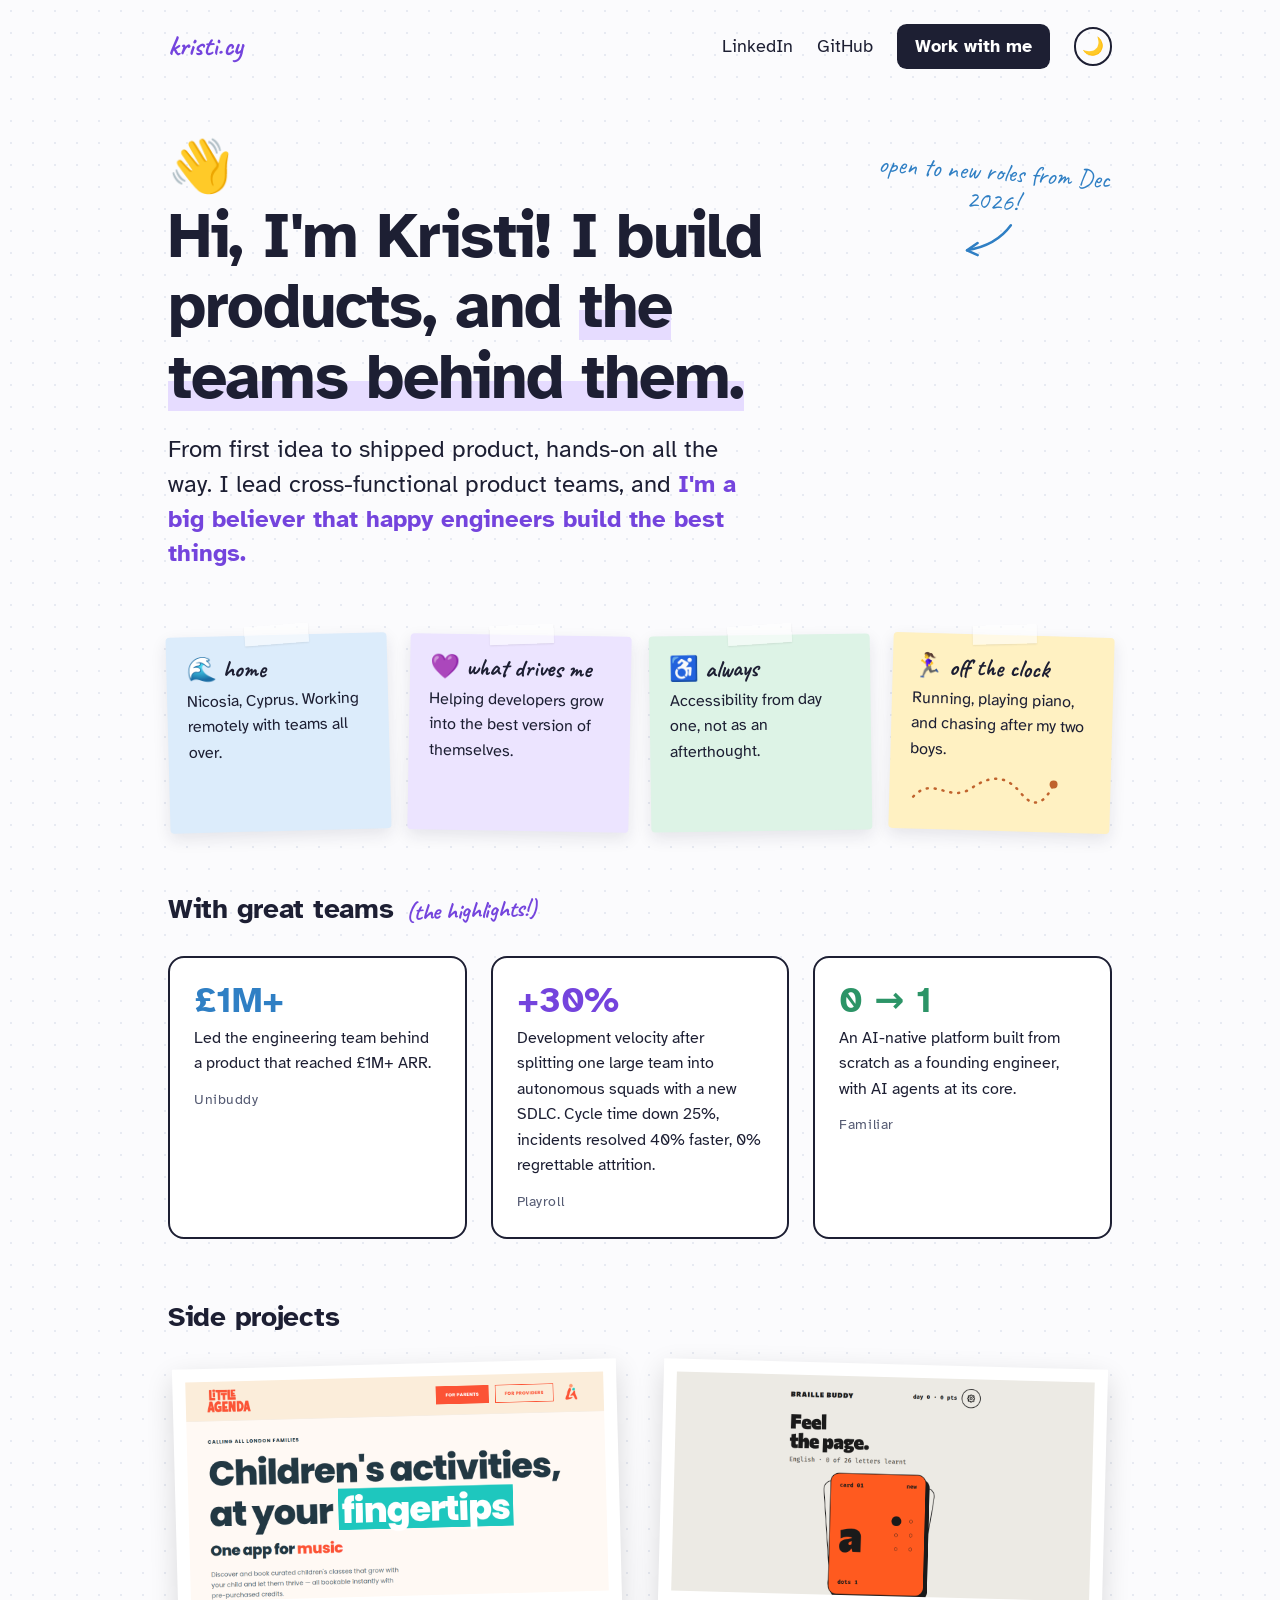
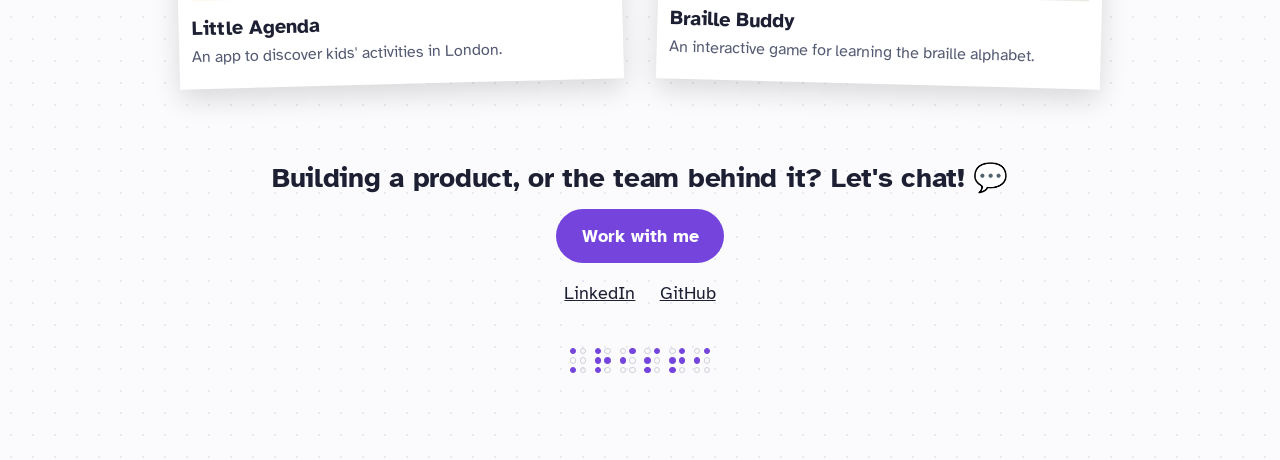
==== commit a503f44a: "Clarify hero subline, broaden CTA, soften light-mode dots Co-Authored-By: Claude Opus 5.5 <noreply@a" ====
--- a/index.html
+++ b/index.html
@@ -76,7 +76,7 @@
         <header class="hero">
             <span class="wave" role="img" aria-label="Waving hand">👋</span>
             <h1>Hi, I'm Kristi! I build products, and <span class="mark">the teams behind them.</span></h1>
-            <p class="believer">Engineering leader, hands-on founding engineer, and <strong>a big believer that happy engineers build the best things.</strong></p>
+            <p class="believer">From first idea to shipped product, hands-on all the way. I lead cross-functional product teams, and <strong>I'm a big believer that happy engineers build the best things.</strong></p>
             <p class="scribble hand">open to new roles from Dec 2026!
                 <svg width="60" height="40" viewBox="0 0 60 40" fill="none" stroke="currentColor" stroke-width="2.5" stroke-linecap="round" aria-hidden="true"><path d="M50 4 C 40 20, 25 28, 8 32"/><path d="M8 32 L 18 24 M8 32 L 19 36"/></svg>
             </p>
@@ -119,7 +119,7 @@
         </main>
 
         <footer class="site-footer">
-            <h2>Building a team? Let's chat! 💬</h2>
+            <h2>Building a product, or the team behind it? Let's chat! 💬</h2>
             <a class="cta" href="work-with-me.html">Work with me</a>
             <div class="links">
                 <a href="https://www.linkedin.com/in/kristiachilleos/" target="_blank" rel="noopener">LinkedIn</a>
--- a/styles.css
+++ b/styles.css
@@ -5,7 +5,7 @@
 
 :root {
     --bg: #fbfbfd;
-    --dots: #dfe3ee;
+    --dots: #e7eaf2;
     --ink: #1d1f33;
     --soft: #545a72;
     --violet: #7444dd;
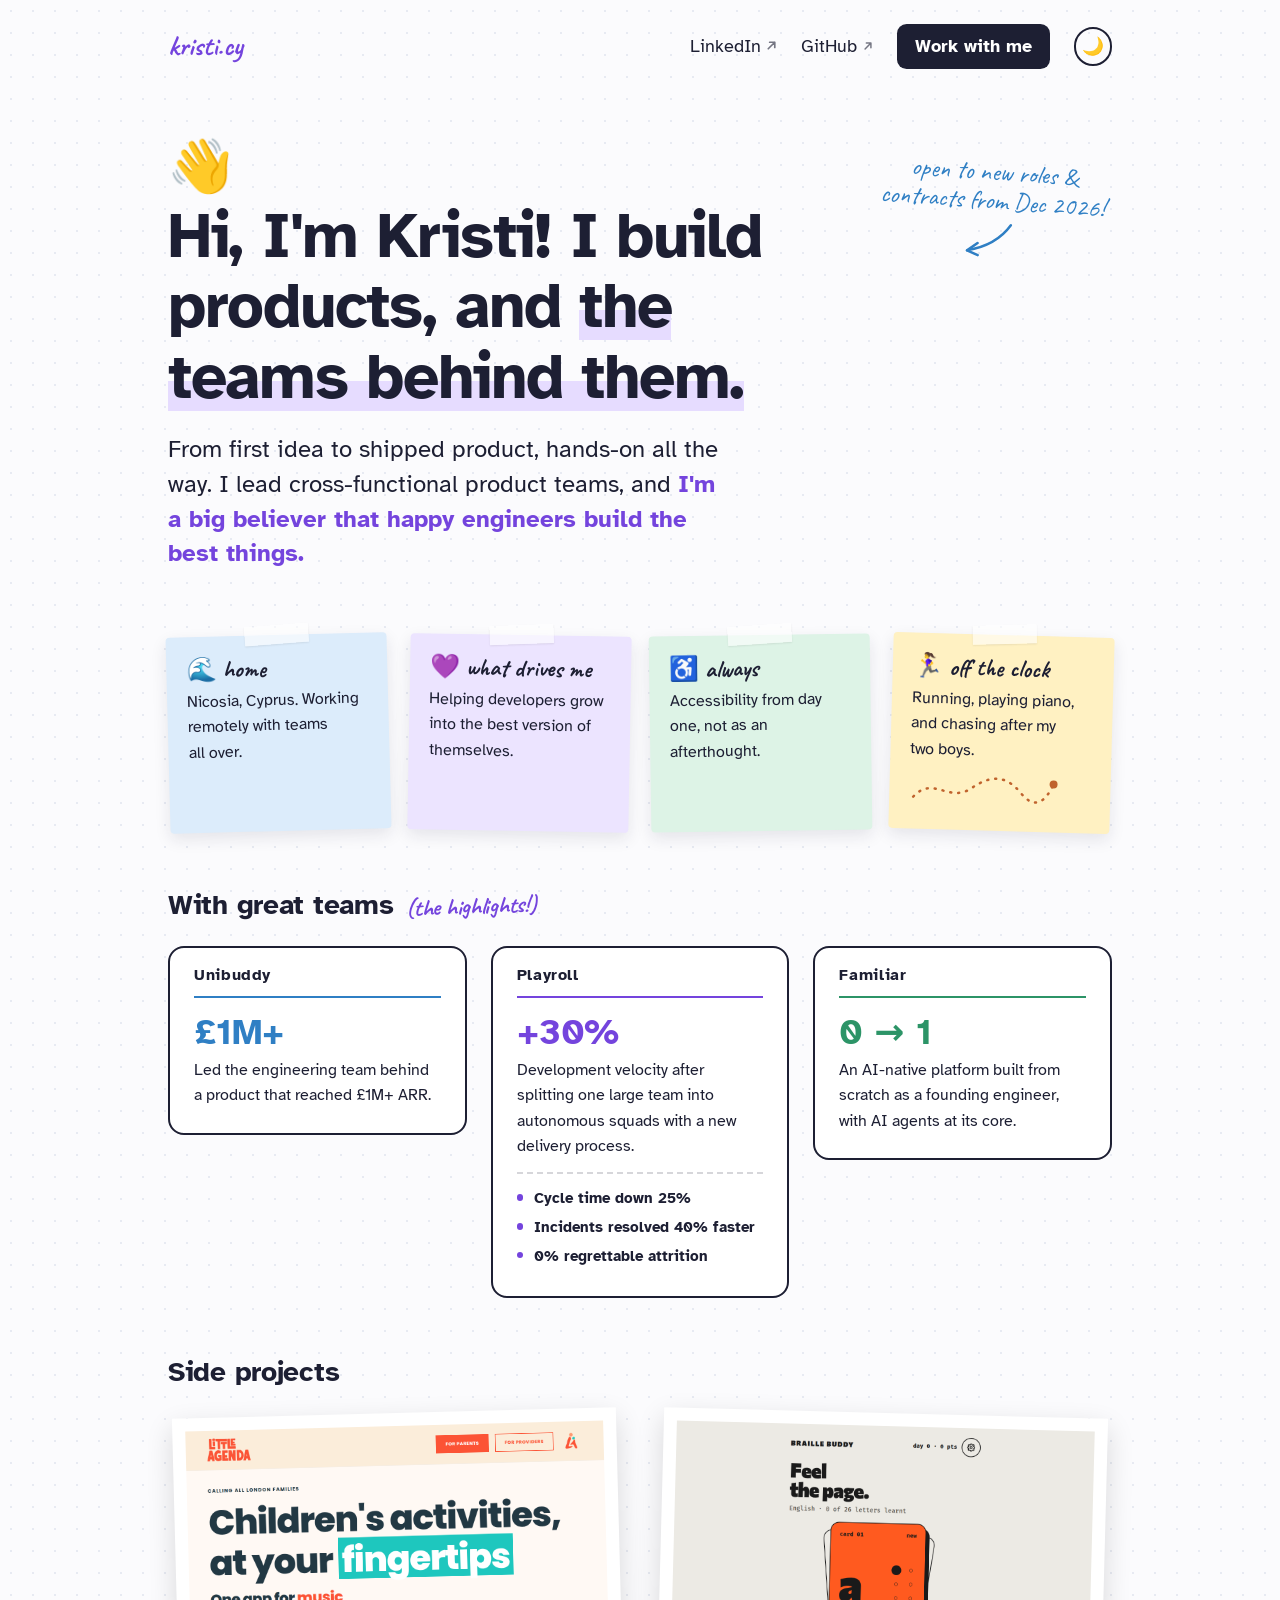
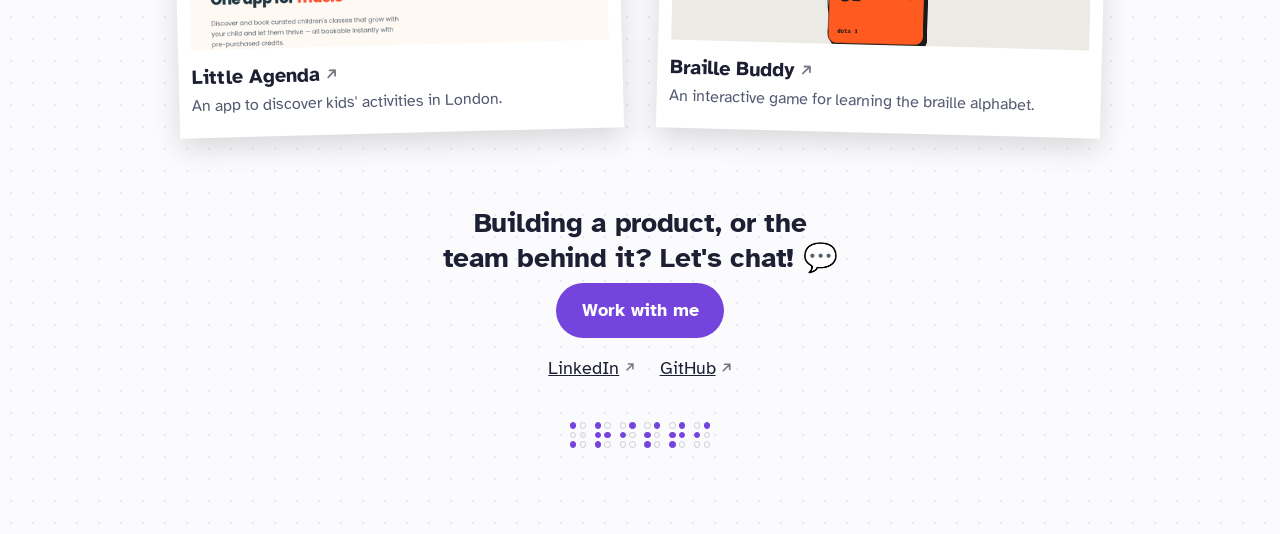
==== commit 5c5961e6: "Act on home page critique: index-card stats, a11y and polish - Stats become index cards: company as " ====
--- a/index.html
+++ b/index.html
@@ -66,18 +66,18 @@
         <nav class="site-nav" aria-label="Main">
             <a class="brand" href="/">kristi.cy</a>
             <div class="nav-links">
-                <a class="hide-sm" href="https://www.linkedin.com/in/kristiachilleos/" target="_blank" rel="noopener">LinkedIn</a>
-                <a class="hide-sm" href="https://github.com/Krispy2009" target="_blank" rel="noopener">GitHub</a>
+                <a class="hide-sm" href="https://www.linkedin.com/in/kristiachilleos/" target="_blank" rel="noopener">LinkedIn<span class="vh"> (opens in a new tab)</span></a>
+                <a class="hide-sm" href="https://github.com/Krispy2009" target="_blank" rel="noopener">GitHub<span class="vh"> (opens in a new tab)</span></a>
                 <a class="btn" href="work-with-me.html">Work with me</a>
                 <button class="toggle" id="theme-toggle" type="button" aria-label="Switch between light and chalkboard mode"><span class="to-dark" aria-hidden="true">🌙</span><span class="to-light" aria-hidden="true">☀️</span></button>
             </div>
         </nav>
 
         <header class="hero">
-            <span class="wave" role="img" aria-label="Waving hand">👋</span>
+            <span class="wave" aria-hidden="true">👋</span>
             <h1>Hi, I'm Kristi! I build products, and <span class="mark">the teams behind them.</span></h1>
             <p class="believer">From first idea to shipped product, hands-on all the way. I lead cross-functional product teams, and <strong>I'm a big believer that happy engineers build the best things.</strong></p>
-            <p class="scribble hand">open to new roles from Dec 2026!
+            <p class="scribble hand">open to new roles &amp; contracts from Dec 2026!
                 <svg width="60" height="40" viewBox="0 0 60 40" fill="none" stroke="currentColor" stroke-width="2.5" stroke-linecap="round" aria-hidden="true"><path d="M50 4 C 40 20, 25 28, 8 32"/><path d="M8 32 L 18 24 M8 32 L 19 36"/></svg>
             </p>
         </header>
@@ -95,9 +95,26 @@
             <section aria-labelledby="teams-heading">
                 <h2 id="teams-heading">With great teams <span class="aside">(the highlights!)</span></h2>
                 <div class="stats">
-                    <div class="stat"><div class="num">£1M+</div><p>Led the engineering team behind a product that reached £1M+ ARR.</p><span class="company">Unibuddy</span></div>
-                    <div class="stat"><div class="num">+30%</div><p>Development velocity after splitting one large team into autonomous squads with a new SDLC. Cycle time down 25%, incidents resolved 40% faster, 0% regrettable attrition.</p><span class="company">Playroll</span></div>
-                    <div class="stat"><div class="num">0 → 1</div><p>An AI-native platform built from scratch as a founding engineer, with AI agents at its core.</p><span class="company">Familiar</span></div>
+                    <article class="stat">
+                        <h3 class="company">Unibuddy</h3>
+                        <p class="num">£1M+</p>
+                        <p>Led the engineering team behind a product that reached £1M+ ARR.</p>
+                    </article>
+                    <article class="stat">
+                        <h3 class="company">Playroll</h3>
+                        <p class="num">+30%</p>
+                        <p>Development velocity after splitting one large team into autonomous squads with a new delivery process.</p>
+                        <ul>
+                            <li>Cycle time down 25%</li>
+                            <li>Incidents resolved 40% faster</li>
+                            <li>0% regrettable attrition</li>
+                        </ul>
+                    </article>
+                    <article class="stat">
+                        <h3 class="company">Familiar</h3>
+                        <p class="num"><span aria-hidden="true">0 → 1</span><span class="vh">Zero to one</span></p>
+                        <p>An AI-native platform built from scratch as a founding engineer, with AI agents at its core.</p>
+                    </article>
                 </div>
             </section>
 
@@ -108,12 +125,12 @@
                         <img src="images/littleagenda.png" alt="Little Agenda home page: Children's activities, at your fingertips" width="1200" height="630" loading="lazy">
                         <h3>Little Agenda</h3>
                         <p>An app to discover kids' activities in London.</p>
-                    </a>
+                    <span class="vh"> (opens in a new tab)</span></a>
                     <a class="polaroid" href="https://braille-buddy.krispytech.workers.dev/" target="_blank" rel="noopener">
                         <img src="images/braille-buddy.png" alt="Braille Buddy home page: Feel the page, with a flashcard for the letter a" width="1200" height="630" loading="lazy">
                         <h3>Braille Buddy</h3>
                         <p>An interactive game for learning the braille alphabet.</p>
-                    </a>
+                    <span class="vh"> (opens in a new tab)</span></a>
                 </div>
             </section>
         </main>
@@ -122,10 +139,10 @@
             <h2>Building a product, or the team behind it? Let's chat! 💬</h2>
             <a class="cta" href="work-with-me.html">Work with me</a>
             <div class="links">
-                <a href="https://www.linkedin.com/in/kristiachilleos/" target="_blank" rel="noopener">LinkedIn</a>
-                <a href="https://github.com/Krispy2009" target="_blank" rel="noopener">GitHub</a>
+                <a href="https://www.linkedin.com/in/kristiachilleos/" target="_blank" rel="noopener">LinkedIn<span class="vh"> (opens in a new tab)</span></a>
+                <a href="https://github.com/Krispy2009" target="_blank" rel="noopener">GitHub<span class="vh"> (opens in a new tab)</span></a>
             </div>
-            <div class="signature" tabindex="0" aria-label="Signed Kristi, in braille">
+            <div class="signature" role="img" aria-label="Signed Kristi, in braille">
                 <span class="braille" id="braille" aria-hidden="true"></span>
                 <span class="hand" aria-hidden="true">that's "kristi" in braille ✨</span>
             </div>
--- a/styles.css
+++ b/styles.css
@@ -19,11 +19,16 @@
     --cta: #7444dd;
     --cta-ink: #ffffff;
     --chalk-glow: none;
-    --note-ink: #1d1f33;
     --note-blue: #dcecfb;
     --note-lilac: #ece4ff;
     --note-green: #ddf3e6;
     --note-yellow: #fff1c2;
+    --paper-ink: #1d1f33;
+    --paper-soft: #545a72;
+    --paper-violet: #7444dd;
+    --paper-route: #c0632d;
+    --tape: rgb(255 255 255 / 0.6);
+    --rule: rgb(29 31 51 / 0.18);
 }
 
 [data-theme="dark"] {
@@ -43,6 +48,8 @@
     --cta: #c9b6ff;
     --cta-ink: #1d1f33;
     --chalk-glow: 0 0 1px rgb(255 255 255 / 0.45), 0 0 8px rgb(255 255 255 / 0.08);
+    --tape: rgb(255 255 255 / 0.38);
+    --rule: rgb(238 242 234 / 0.3);
 }
 
 *,
@@ -85,6 +92,46 @@
 
 a {
     color: inherit;
+}
+
+::selection {
+    background: var(--mark);
+    color: var(--ink);
+}
+
+h1,
+h2,
+h3 {
+    text-wrap: balance;
+}
+
+p,
+li {
+    text-wrap: pretty;
+}
+
+.vh {
+    position: absolute;
+    width: 1px;
+    height: 1px;
+    overflow: hidden;
+    clip-path: inset(50%);
+    white-space: nowrap;
+}
+
+/* a small hand-drawn arrow after links that open a new tab */
+a[target="_blank"]:not(.polaroid):not(.cta)::after,
+.polaroid h3::after {
+    content: '';
+    display: inline-block;
+    width: 0.6em;
+    height: 0.6em;
+    margin-left: 0.3em;
+    vertical-align: 0.05em;
+    background: currentColor;
+    opacity: 0.6;
+    -webkit-mask: url("data:image/svg+xml,%3Csvg xmlns='http://www.w3.org/2000/svg' viewBox='0 0 12 12' fill='none' stroke='black' stroke-width='1.8' stroke-linecap='round' stroke-linejoin='round'%3E%3Cpath d='M2.5 9.5 9.5 2.5M4 2.5h5.5V8'/%3E%3C/svg%3E") center / contain no-repeat;
+    mask: url("data:image/svg+xml,%3Csvg xmlns='http://www.w3.org/2000/svg' viewBox='0 0 12 12' fill='none' stroke='black' stroke-width='1.8' stroke-linecap='round' stroke-linejoin='round'%3E%3Cpath d='M2.5 9.5 9.5 2.5M4 2.5h5.5V8'/%3E%3C/svg%3E") center / contain no-repeat;
 }
 
 :focus-visible {
@@ -276,6 +323,10 @@
     padding: calc(0.8rem - 2px) calc(1.6rem - 2px);
 }
 
+.cta.outline:hover {
+    background: var(--mark);
+}
+
 /* ---------- Sticky notes ---------- */
 
 .notes {
@@ -291,7 +342,7 @@
 }
 
 .note {
-    color: var(--note-ink);
+    color: var(--paper-ink);
     padding: 1.25rem 1.25rem 1.5rem;
     border-radius: 0.25rem;
     box-shadow: 0 6px 16px rgb(30 30 60 / 0.1);
@@ -306,7 +357,7 @@
     width: 4rem;
     height: 1.2rem;
     margin-left: -2rem;
-    background: rgb(255 255 255 / 0.6);
+    background: var(--tape);
     box-shadow: 0 1px 2px rgb(0 0 0 / 0.08);
     transform: rotate(-3deg);
 }
@@ -353,20 +404,21 @@
     content: '✓';
     position: absolute;
     left: 0;
-    color: #7444dd;
+    color: var(--paper-violet);
     font-weight: 700;
 }
 
 .note .route {
     display: block;
     margin-top: 0.5rem;
-    color: #c0632d;
+    color: var(--paper-route);
 }
 
 /* ---------- Section headings ---------- */
 
 h2 {
     font-size: 1.75rem;
+    line-height: 1.25;
     letter-spacing: -0.01em;
     margin: 3.5rem 0 1.5rem;
     display: flex;
@@ -389,40 +441,71 @@
     display: grid;
     grid-template-columns: repeat(3, 1fr);
     gap: 1.5rem;
-}
-
+    align-items: start;
+}
+
+/* index cards: ink-drawn, company on the header line, accent rule beneath */
 .stat {
+    --accent: var(--blue);
     background: var(--card);
     border: 2px solid var(--card-line);
     border-radius: 1rem;
-    padding: 1.5rem;
-}
+    padding: 1.1rem 1.5rem 1.5rem;
+}
+
+.stat:nth-child(2) { --accent: var(--violet); }
+.stat:nth-child(3) { --accent: var(--green); }
 
 [data-theme="dark"] .stat {
     border-radius: 1rem 0.8rem 1.1rem 0.9rem;
 }
 
+.stat .company {
+    font-size: 1rem;
+    line-height: 1.3;
+    letter-spacing: 0.04em;
+    padding-bottom: 0.6rem;
+    margin-bottom: 1rem;
+    border-bottom: 2px solid var(--accent);
+}
+
 .stat .num {
     font-size: 2.25rem;
     font-weight: 700;
     line-height: 1;
-}
-
-.stat:nth-child(1) .num { color: var(--blue); }
-.stat:nth-child(2) .num { color: var(--violet); }
-.stat:nth-child(3) .num { color: var(--green); }
-
-.stat p {
+    color: var(--accent);
+}
+
+.stat p:not(.num) {
     font-size: 1rem;
     margin-top: 0.5rem;
 }
 
-.stat .company {
-    display: block;
+.stat ul {
+    list-style: none;
     margin-top: 0.75rem;
-    font-size: 0.875rem;
-    letter-spacing: 0.04em;
-    color: var(--soft);
+    border-top: 2px dashed var(--rule);
+    padding-top: 0.75rem;
+}
+
+.stat li {
+    position: relative;
+    padding-left: 1.1rem;
+    font-size: 0.9375rem;
+    font-weight: 700;
+    margin-bottom: 0.3rem;
+}
+
+/* a braille-sized dot as the bullet */
+.stat li::before {
+    content: '';
+    position: absolute;
+    left: 0;
+    top: 0.55em;
+    width: 0.4rem;
+    height: 0.4rem;
+    border-radius: 50%;
+    background: var(--accent);
 }
 
 .section-note {
@@ -443,7 +526,7 @@
 .polaroid {
     display: block;
     text-decoration: none;
-    color: #1d1f33;
+    color: var(--paper-ink);
     background: #fff;
     padding: 0.8rem 0.8rem 1.1rem;
     box-shadow: 0 10px 28px rgb(0 0 0 / 0.14);
@@ -475,7 +558,7 @@
 
 .polaroid p {
     font-size: 1rem;
-    color: #545a72;
+    color: var(--paper-soft);
 }
 
 /* ---------- Chips ---------- */
@@ -539,8 +622,14 @@
 }
 
 .site-footer h2 {
-    justify-content: center;
-    margin: 0 0 0.5rem;
+    display: block;
+    margin: 0 auto 0.5rem;
+    max-width: 46rem;
+}
+
+.site-footer .sub a {
+    color: var(--ink);
+    font-weight: 700;
 }
 
 .site-footer .sub {
@@ -565,7 +654,6 @@
     gap: 0.4rem;
     margin-top: 2.5rem;
     color: var(--soft);
-    cursor: help;
 }
 
 .braille {
@@ -599,9 +687,14 @@
     transition: opacity 0.2s;
 }
 
-.signature:hover .hand,
-.signature:focus .hand {
+.signature:hover .hand {
     opacity: 1;
+}
+
+@media (hover: none) {
+    .signature .hand {
+        opacity: 1;
+    }
 }
 
 /* ---------- Responsive ---------- */
